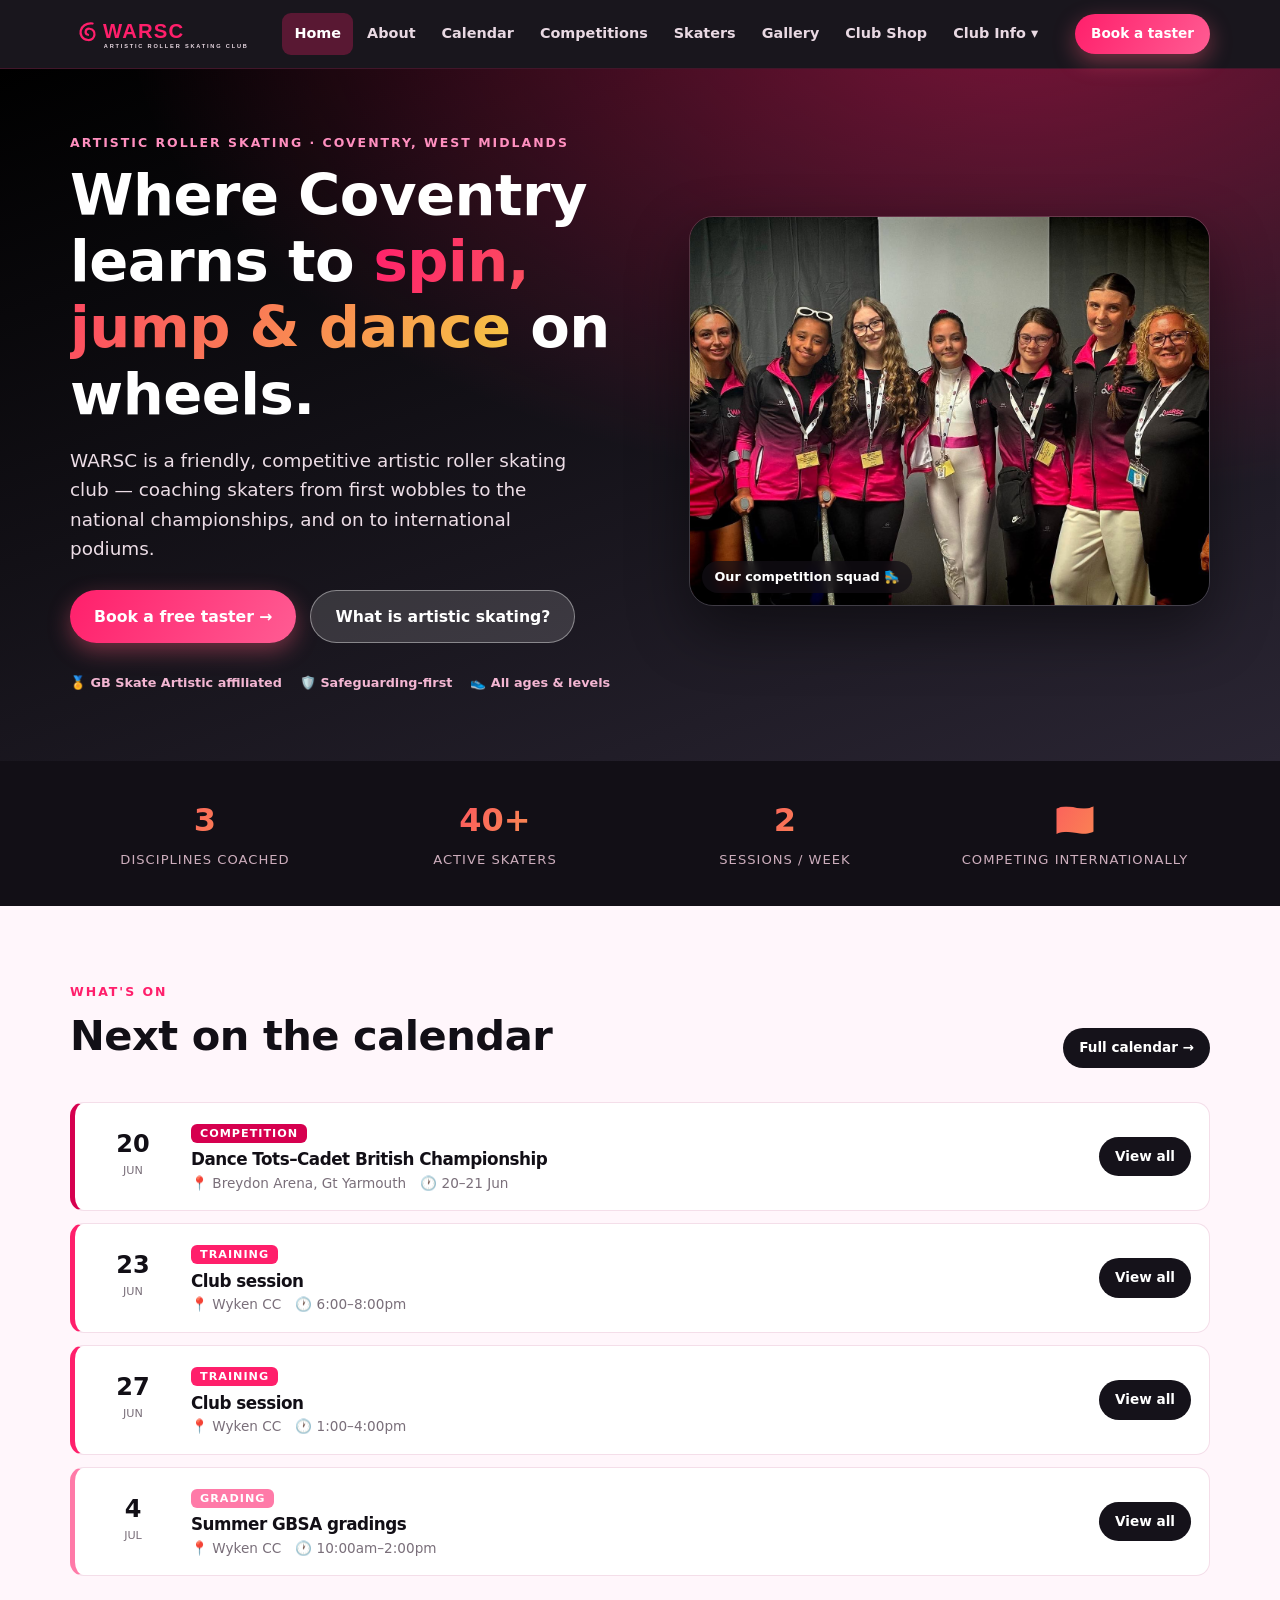
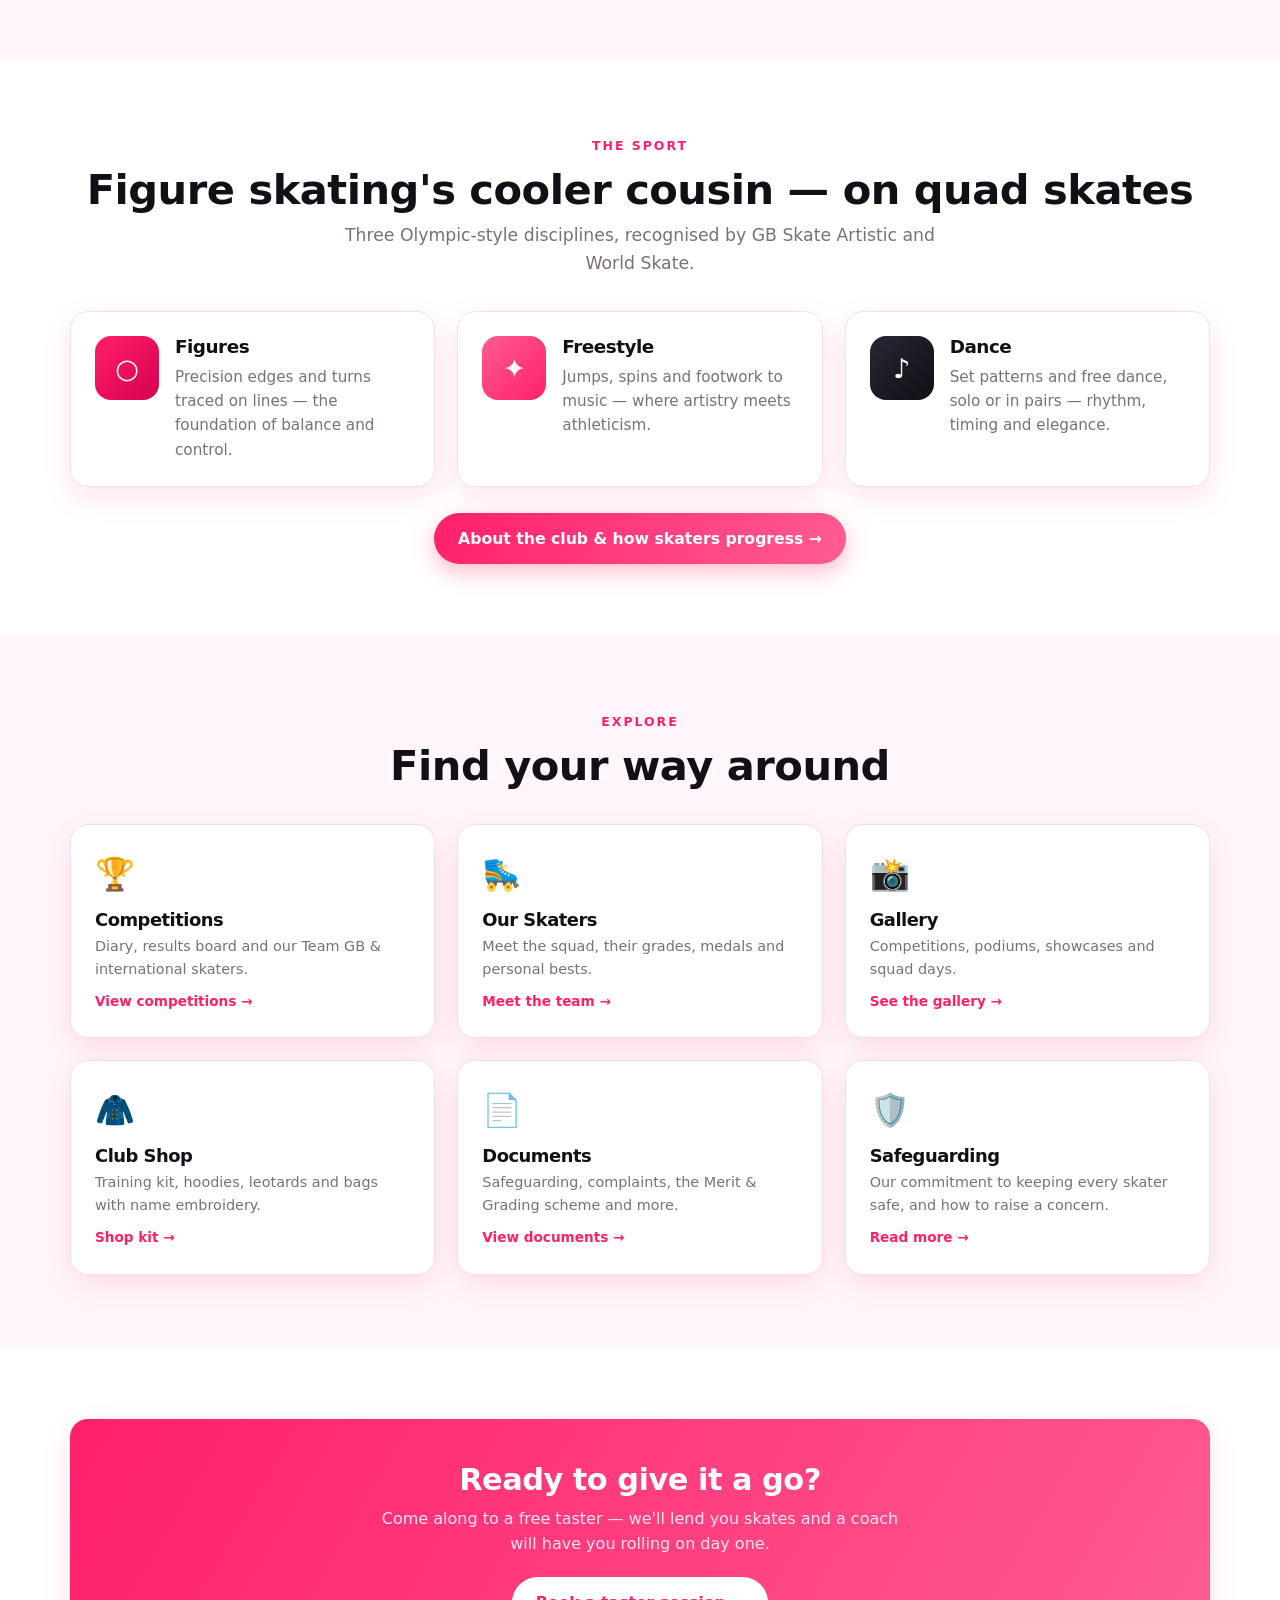
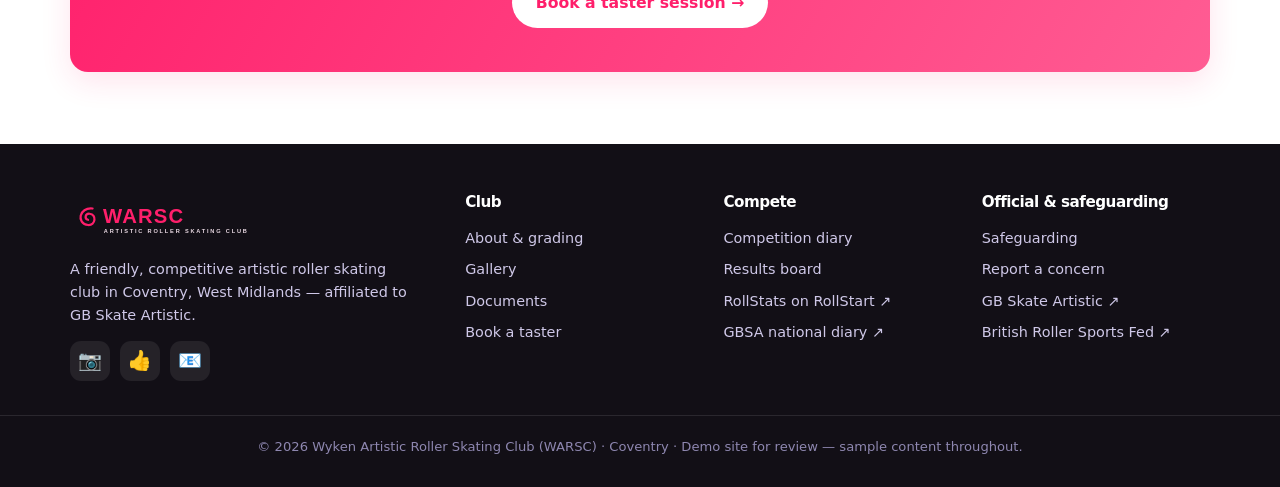
==== index.html @ 0d89c122 "WARSC website — multi-page site (pink/black, logo, gallery, comps, docs) Co-Authored-By: Claude Opus" ====
<!DOCTYPE html>
<html lang="en-GB">
<head>
<meta charset="UTF-8">
<meta name="viewport" content="width=device-width, initial-scale=1.0">
<title>Wyken Artistic Roller Skating Club (WARSC) — Coventry</title>
<meta name="description" content="WARSC — Wyken Artistic Roller Skating Club, Coventry. Competitive artistic roller skating: figures, freestyle and dance. Book a taster, follow our skaters and shop club kit.">
<link rel="stylesheet" href="styles.css">
</head>
<body data-page="home">
<div id="site-header"></div>

<!-- HERO -->
<section class="hero">
  <div class="wrap">
    <div>
      <span class="eyebrow" style="color:var(--teal)">Artistic Roller Skating · Coventry, West Midlands</span>
      <h1>Where Coventry learns to <span class="hl">spin, jump &amp; dance</span> on wheels.</h1>
      <p>WARSC is a friendly, competitive artistic roller skating club — coaching skaters from first wobbles to the national championships, and on to international podiums.</p>
      <div class="hero-actions">
        <a href="join.html" class="btn btn-primary">Book a free taster →</a>
        <a href="about.html" class="btn btn-ghost">What is artistic skating?</a>
      </div>
      <div class="badges">
        <span>🏅 GB Skate Artistic affiliated</span>
        <span>🛡️ Safeguarding-first</span>
        <span>👟 All ages &amp; levels</span>
      </div>
    </div>
    <div class="hero-photo" id="clubPhoto">
      <img src="images/club-team.jpg" alt="WARSC competition squad in club kit" onerror="this.closest('.hero-photo').classList.add('noimg');this.remove();">
      <span class="hp-caption">Our competition squad 🛼</span>
      <div class="hp-fallback"><span>🛼</span><b>Add the squad photo here</b><small>Save it as <code>images/club-team.jpg</code></small></div>
    </div>
  </div>
</section>

<!-- STATS -->
<section class="stats">
  <div class="wrap">
    <div><b>3</b><span>Disciplines coached</span></div>
    <div><b>40+</b><span>Active skaters</span></div>
    <div><b>2</b><span>Sessions / week</span></div>
    <div><b>🇭🇷</b><span>Competing internationally</span></div>
  </div>
</section>

<!-- NEXT ON CALENDAR -->
<section class="section">
  <div class="wrap">
    <div class="sec-head" style="display:flex;justify-content:space-between;align-items:end;flex-wrap:wrap;gap:12px">
      <div><span class="eyebrow">What's On</span><h2>Next on the calendar</h2></div>
      <a href="calendar.html" class="btn btn-dark btn-sm">Full calendar →</a>
    </div>
    <div id="home-events"></div>
  </div>
</section>

<!-- WHAT IS IT -->
<section class="section alt">
  <div class="wrap">
    <div class="sec-head center">
      <span class="eyebrow">The Sport</span>
      <h2>Figure skating's cooler cousin — on quad skates</h2>
      <p class="lead">Three Olympic-style disciplines, recognised by GB Skate Artistic and World Skate.</p>
    </div>
    <div class="grid cols-3">
      <div class="card"><div class="disc"><div class="tag t-fig">○</div><div><h3>Figures</h3><p>Precision edges and turns traced on lines — the foundation of balance and control.</p></div></div></div>
      <div class="card"><div class="disc"><div class="tag t-free">✦</div><div><h3>Freestyle</h3><p>Jumps, spins and footwork to music — where artistry meets athleticism.</p></div></div></div>
      <div class="card"><div class="disc"><div class="tag t-dance">♪</div><div><h3>Dance</h3><p>Set patterns and free dance, solo or in pairs — rhythm, timing and elegance.</p></div></div></div>
    </div>
    <div class="center" style="margin-top:26px"><a href="about.html" class="btn btn-primary">About the club &amp; how skaters progress →</a></div>
  </div>
</section>

<!-- QUICK LINKS -->
<section class="section">
  <div class="wrap">
    <div class="sec-head center"><span class="eyebrow">Explore</span><h2>Find your way around</h2></div>
    <div class="grid cols-3">
      <a class="tile" href="competitions.html"><div class="ti">🏆</div><h3>Competitions</h3><p>Diary, results board and our Team GB &amp; international skaters.</p><span class="go">View competitions →</span></a>
      <a class="tile" href="skaters.html"><div class="ti">🛼</div><h3>Our Skaters</h3><p>Meet the squad, their grades, medals and personal bests.</p><span class="go">Meet the team →</span></a>
      <a class="tile" href="gallery.html"><div class="ti">📸</div><h3>Gallery</h3><p>Competitions, podiums, showcases and squad days.</p><span class="go">See the gallery →</span></a>
      <a class="tile" href="shop.html"><div class="ti">🧥</div><h3>Club Shop</h3><p>Training kit, hoodies, leotards and bags with name embroidery.</p><span class="go">Shop kit →</span></a>
      <a class="tile" href="documents.html"><div class="ti">📄</div><h3>Documents</h3><p>Safeguarding, complaints, the Merit &amp; Grading scheme and more.</p><span class="go">View documents →</span></a>
      <a class="tile" href="safeguarding.html"><div class="ti">🛡️</div><h3>Safeguarding</h3><p>Our commitment to keeping every skater safe, and how to raise a concern.</p><span class="go">Read more →</span></a>
    </div>
  </div>
</section>

<!-- CTA -->
<section class="section alt">
  <div class="wrap">
    <div class="cta-band">
      <h2>Ready to give it a go?</h2>
      <p>Come along to a free taster — we'll lend you skates and a coach will have you rolling on day one.</p>
      <a href="join.html" class="btn btn-light">Book a taster session →</a>
    </div>
  </div>
</section>

<div id="site-footer"></div>
<script src="app.js"></script>
</body>
</html>
---- styles.css ----
:root{
  /* Wyken palette — pink & black */
  --indigo:#15121a; --indigo-2:#2a2533; --coral:#ff1f6b; --coral-2:#ff5c93;
  --teal:#ff8fbf; --gold:#f6c544; --ink:#120f16; --muted:#7a6f7a;
  --bg:#fff6fb; --card:#ffffff; --line:#f4dee9; --shadow:0 10px 30px rgba(255,31,107,.12);
  --radius:18px; --maxw:1180px;
}
*{box-sizing:border-box;margin:0;padding:0}
html{scroll-behavior:smooth}
body{font-family:'Segoe UI',system-ui,-apple-system,Roboto,Helvetica,Arial,sans-serif;color:var(--ink);background:var(--bg);line-height:1.6;-webkit-font-smoothing:antialiased}
h1,h2,h3,h4{line-height:1.15;font-weight:800;letter-spacing:-.5px}
a{color:inherit;text-decoration:none}
img{max-width:100%;display:block}
.wrap{max-width:var(--maxw);margin:0 auto;padding:0 20px}
.section{padding:72px 0}
.section.tight{padding:48px 0}
.eyebrow{display:inline-block;font-size:.78rem;font-weight:800;letter-spacing:2px;text-transform:uppercase;color:var(--coral);margin-bottom:10px}
.section h2{font-size:clamp(1.7rem,3.4vw,2.6rem);margin-bottom:8px}
.lead{color:var(--muted);font-size:1.08rem;max-width:640px}
.btn{display:inline-flex;align-items:center;gap:8px;font-weight:700;padding:13px 24px;border-radius:999px;border:0;cursor:pointer;font-size:.98rem;transition:transform .15s,box-shadow .15s}
.btn:hover{transform:translateY(-2px)}
.btn-primary{background:linear-gradient(120deg,var(--coral),var(--coral-2));color:#fff;box-shadow:0 8px 22px rgba(255,90,122,.4)}
.btn-ghost{background:rgba(255,255,255,.14);color:#fff;border:1.5px solid rgba(255,255,255,.4)}
.btn-dark{background:var(--indigo);color:#fff}
.btn-light{background:#fff;color:var(--coral)}
.btn-sm{padding:9px 16px;font-size:.85rem}

/* NAV */
header.nav{position:sticky;top:0;z-index:100;background:rgba(18,15,22,.97);backdrop-filter:blur(8px);border-bottom:1px solid rgba(255,31,107,.18)}
.nav .wrap{display:flex;align-items:center;justify-content:space-between;height:68px}
.logo{display:flex;align-items:center;gap:11px;color:#fff;font-weight:900;font-size:1.05rem;letter-spacing:-.5px}
.logo-img{height:42px;width:auto;display:block}
.logo .mark{width:38px;height:38px;border-radius:11px;background:linear-gradient(135deg,var(--coral),var(--teal));display:grid;place-items:center;font-size:1.2rem}
.logo small{display:block;font-size:.62rem;font-weight:600;letter-spacing:2px;color:var(--coral);text-transform:uppercase}
nav ul{display:flex;gap:2px;list-style:none;align-items:center}
nav a{color:#e9d9e3;font-weight:600;font-size:.9rem;padding:9px 12px;border-radius:9px;transition:.2s;display:block}
nav a:hover{color:#fff;background:rgba(255,255,255,.1)}
nav a.active{color:#fff;background:rgba(255,31,107,.28)}
.has-drop{position:relative}
.drop-toggle{cursor:pointer}
.drop{position:absolute;top:100%;left:0;background:var(--indigo);border:1px solid rgba(255,255,255,.1);border-radius:12px;padding:8px;min-width:190px;display:none;box-shadow:0 14px 34px rgba(0,0,0,.4)}
.has-drop:hover .drop,.has-drop.open .drop{display:block}
.drop a{white-space:nowrap}
.nav-cta{display:flex;align-items:center;gap:12px}
.burger{display:none;background:none;border:0;color:#fff;font-size:1.6rem;cursor:pointer}
@media(max-width:980px){
  nav{position:fixed;inset:68px 0 auto 0;background:var(--indigo);transform:translateY(-150%);transition:.3s;padding:14px 0;max-height:calc(100vh - 68px);overflow:auto}
  nav.open{transform:translateY(0)}
  nav ul{flex-direction:column;align-items:stretch;padding:0 20px;gap:2px}
  nav a{padding:13px 14px}
  .burger{display:block}
  .nav-cta .btn{display:none}
  .has-drop .drop{position:static;display:block;background:transparent;border:0;box-shadow:none;padding:0 0 0 14px;min-width:0}
  .drop-toggle{display:none}
}

/* HERO (home) */
.hero{position:relative;background:radial-gradient(900px 500px at 80% -10%,rgba(255,31,107,.45),transparent),linear-gradient(160deg,#000,var(--indigo-2));color:#fff;overflow:hidden}
.hero .wrap{display:grid;grid-template-columns:1.05fr .95fr;gap:44px;align-items:center;padding-top:60px;padding-bottom:68px;position:relative;z-index:2}
.hero h1{font-size:clamp(2.2rem,5vw,3.6rem);margin-bottom:18px}
.hero h1 .hl{background:linear-gradient(120deg,var(--coral),var(--gold));-webkit-background-clip:text;background-clip:text;-webkit-text-fill-color:transparent}
.hero p{color:#ecdde6;font-size:1.15rem;max-width:520px;margin-bottom:26px}
.hero-actions{display:flex;gap:14px;flex-wrap:wrap}
.badges{display:flex;gap:18px;margin-top:30px;flex-wrap:wrap}
.badges span{font-size:.8rem;color:#f3b6d2;display:flex;align-items:center;gap:7px;font-weight:600}
/* hero photo */
.hero-photo{position:relative;border-radius:24px;overflow:hidden;aspect-ratio:4/3;box-shadow:0 24px 60px rgba(0,0,0,.45);border:1px solid rgba(255,255,255,.15)}
.hero-photo img{width:100%;height:100%;object-fit:cover}
.hero-photo.noimg{background:linear-gradient(135deg,var(--coral),#120f16)}
.hp-caption{position:absolute;left:12px;bottom:12px;z-index:2;background:rgba(18,15,22,.72);color:#fff;font-size:.8rem;font-weight:700;padding:6px 12px;border-radius:999px;backdrop-filter:blur(4px)}
.hero-photo.noimg .hp-caption{display:none}
.hp-fallback{display:none}
.hero-photo.noimg .hp-fallback{display:flex;flex-direction:column;align-items:center;justify-content:center;height:100%;gap:8px;color:#fff;text-align:center;padding:24px}
.hp-fallback span{font-size:3.6rem}
.hp-fallback b{font-size:1.15rem}
.hp-fallback small{font-size:.8rem;color:#ffd0e2}
@media(max-width:900px){.hero .wrap{grid-template-columns:1fr}.hero-photo{order:-1}}

/* page hero (inner pages) */
.page-hero{position:relative;background:radial-gradient(700px 320px at 82% -30%,rgba(255,31,107,.42),transparent),linear-gradient(160deg,#000,var(--indigo-2));color:#fff;padding:52px 0;overflow:hidden}
.page-hero .eyebrow{color:var(--teal)}
.page-hero h1{font-size:clamp(1.8rem,4vw,2.7rem)}
.page-hero p{color:#ecdde6;max-width:640px;margin-top:8px;font-size:1.05rem}

/* next-event widget (dark card) */
.hero-card{background:rgba(255,255,255,.07);border:1px solid rgba(255,255,255,.16);border-radius:24px;padding:24px;backdrop-filter:blur(6px)}
.hero-card h3{font-size:.85rem;text-transform:uppercase;letter-spacing:2px;color:var(--teal);margin-bottom:14px}
.next-event{display:flex;gap:13px;padding:12px 0;border-bottom:1px solid rgba(255,255,255,.1)}
.next-event:last-child{border:0}
.ne-date{flex:0 0 52px;text-align:center;background:rgba(255,255,255,.1);border-radius:11px;padding:7px 0}
.ne-date b{display:block;font-size:1.3rem;line-height:1}
.ne-date span{font-size:.66rem;text-transform:uppercase;color:var(--teal)}
.ne-info b{font-size:.96rem}
.ne-info span{font-size:.8rem;color:#c3bce0;display:block}

/* STATS strip */
.stats{background:var(--ink);color:#fff}
.stats .wrap{display:grid;grid-template-columns:repeat(4,1fr);gap:20px;padding:34px 20px;text-align:center}
.stats b{display:block;font-size:2rem;background:linear-gradient(120deg,var(--coral),var(--gold));-webkit-background-clip:text;background-clip:text;-webkit-text-fill-color:transparent}
.stats span{font-size:.82rem;color:#cdaebd;text-transform:uppercase;letter-spacing:1px}
@media(max-width:620px){.stats .wrap{grid-template-columns:1fr 1fr;gap:24px}}

/* generic cards */
.grid{display:grid;gap:22px}
.cols-3{grid-template-columns:repeat(3,1fr)}
.cols-4{grid-template-columns:repeat(4,1fr)}
.cols-2{grid-template-columns:repeat(2,1fr)}
@media(max-width:920px){.cols-3,.cols-4{grid-template-columns:1fr 1fr}}
@media(max-width:620px){.cols-2,.cols-3,.cols-4{grid-template-columns:1fr}}
.card{background:var(--card);border:1px solid var(--line);border-radius:var(--radius);padding:24px;box-shadow:var(--shadow)}
.card .ico{width:52px;height:52px;border-radius:14px;display:grid;place-items:center;font-size:1.5rem;margin-bottom:14px;background:linear-gradient(135deg,var(--indigo),var(--indigo-2));color:#fff}
.card h3{font-size:1.15rem;margin-bottom:7px}
.card p{color:var(--muted);font-size:.95rem}
.alt{background:#fff}
.center{text-align:center}
.center .lead{margin:0 auto}
.sec-head{margin-bottom:34px}

/* home tiles */
.tile{display:block;background:#fff;border:1px solid var(--line);border-radius:var(--radius);padding:24px;box-shadow:var(--shadow);transition:transform .15s,border-color .15s}
.tile:hover{transform:translateY(-4px);border-color:var(--coral)}
.tile .ti{font-size:2rem;margin-bottom:10px}
.tile h3{font-size:1.12rem;margin-bottom:4px}
.tile p{color:var(--muted);font-size:.9rem}
.tile .go{color:var(--coral);font-weight:700;font-size:.85rem;margin-top:10px;display:inline-block}
.cta-band{background:linear-gradient(120deg,var(--coral),var(--coral-2));color:#fff;border-radius:var(--radius);padding:44px;text-align:center;box-shadow:var(--shadow)}
.cta-band h2{font-size:1.9rem;color:#fff}
.cta-band p{color:#ffe3ef;margin:8px auto 20px;max-width:520px}

/* disciplines */
.disc{display:flex;gap:16px;align-items:flex-start}
.disc .tag{flex:0 0 64px;height:64px;border-radius:16px;display:grid;place-items:center;font-size:1.7rem;color:#fff}
.t-fig{background:linear-gradient(135deg,#ff1f6b,#d6004f)}
.t-free{background:linear-gradient(135deg,#ff5c93,#ff1f6b)}
.t-dance{background:linear-gradient(135deg,#2a2533,#120f16)}

/* CALENDAR */
.cal-filters{display:flex;gap:8px;flex-wrap:wrap;margin-bottom:22px}
.chip{border:1.5px solid var(--line);background:#fff;border-radius:999px;padding:8px 16px;font-weight:600;font-size:.85rem;cursor:pointer;transition:.2s;display:flex;align-items:center;gap:7px}
.chip.active{border-color:var(--indigo);background:var(--indigo);color:#fff}
.chip .dot{width:9px;height:9px;border-radius:50%}
.event-row{display:grid;grid-template-columns:80px 1fr auto;gap:18px;align-items:center;background:#fff;border:1px solid var(--line);border-left-width:5px;border-radius:14px;padding:16px 18px;margin-bottom:12px}
.event-row .edate{text-align:center}
.event-row .edate b{display:block;font-size:1.5rem;line-height:1}
.event-row .edate span{font-size:.7rem;text-transform:uppercase;color:var(--muted)}
.event-row h4{font-size:1.05rem}
.event-row .meta{font-size:.85rem;color:var(--muted);display:flex;gap:14px;flex-wrap:wrap;margin-top:3px}
.etype{font-size:.7rem;font-weight:800;text-transform:uppercase;letter-spacing:1px;padding:3px 9px;border-radius:6px;color:#fff}
@media(max-width:620px){.event-row{grid-template-columns:64px 1fr;gap:12px}.event-row .btn{grid-column:1/-1}}

/* COMP / results */
.tabs{display:flex;gap:6px;background:#ffe3ef;padding:6px;border-radius:14px;width:fit-content;margin:0 auto 30px;flex-wrap:wrap}
.tab{padding:10px 20px;border-radius:10px;font-weight:700;cursor:pointer;font-size:.9rem;color:var(--muted)}
.tab.active{background:#fff;color:var(--indigo);box-shadow:0 4px 12px rgba(45,27,105,.1)}
.tabpane{display:none}
.tabpane.active{display:block;animation:fade .3s}
@keyframes fade{from{opacity:0;transform:translateY(8px)}to{opacity:1}}
.toolbar{display:flex;gap:12px;flex-wrap:wrap;margin-bottom:18px}
.toolbar input,.toolbar select{padding:11px 14px;border:1.5px solid var(--line);border-radius:11px;font-size:.92rem;font-family:inherit;background:#fff}
.toolbar input{flex:1;min-width:200px}
table{width:100%;border-collapse:collapse;background:#fff;border-radius:var(--radius);overflow:hidden;box-shadow:var(--shadow)}
th{background:var(--indigo);color:#fff;text-align:left;padding:13px 16px;font-size:.78rem;text-transform:uppercase;letter-spacing:1px}
td{padding:13px 16px;border-bottom:1px solid var(--line);font-size:.92rem}
tr:last-child td{border-bottom:0}
tr:hover td{background:#fff6fb}
.medal{font-weight:800}
.m-1{color:#d4a014}.m-2{color:#8a93a3}.m-3{color:#b5763c}
.pill-gb{background:linear-gradient(120deg,#1d3aff,#c61d3a);color:#fff;font-size:.66rem;font-weight:800;padding:2px 8px;border-radius:6px;letter-spacing:.5px;vertical-align:middle;margin-left:6px}
.pill-intl{background:linear-gradient(120deg,var(--coral),var(--coral-2));color:#fff;font-size:.62rem;font-weight:800;padding:2px 8px;border-radius:6px;letter-spacing:.5px;vertical-align:middle;margin-left:6px}

/* rollstats */
.rollstats-bar{display:flex;gap:18px;align-items:center;justify-content:space-between;background:var(--ink);color:#fff;border-radius:var(--radius);padding:20px 24px;margin-bottom:26px;flex-wrap:wrap}
.rollstats-bar b{display:block;font-size:1.05rem;margin-bottom:4px}
.rollstats-bar span{font-size:.88rem;color:#e0b9cd;max-width:640px;display:block}
.rollstats-bar strong{color:var(--coral)}
.statcard{background:#fff;border:1px solid var(--line);border-radius:var(--radius);padding:22px;box-shadow:var(--shadow)}
.statcard .sc-head{display:flex;justify-content:space-between;align-items:center;margin-bottom:14px}
.statcard h4{font-size:1.1rem}
.statcard .mini{display:flex;gap:16px;margin-bottom:16px}
.statcard .mini div b{display:block;font-size:1.3rem;color:var(--coral)}
.statcard .mini div span{font-size:.7rem;color:var(--muted);text-transform:uppercase;letter-spacing:.5px}
.spark{display:flex;align-items:flex-end;gap:6px;height:74px;border-bottom:2px solid var(--line);padding-bottom:0}
.spark .bar{flex:1;background:linear-gradient(180deg,var(--coral),var(--coral-2));border-radius:5px 5px 0 0;position:relative;min-height:6px;transition:.3s}
.spark .bar span{position:absolute;top:-18px;left:50%;transform:translateX(-50%);font-size:.66rem;font-weight:700;color:var(--ink)}
.spark .bar small{position:absolute;bottom:-20px;left:50%;transform:translateX(-50%);font-size:.6rem;color:var(--muted);white-space:nowrap}
.spark-wrap{padding:18px 4px 26px}

/* skater cards */
.skater{background:#fff;border:1px solid var(--line);border-radius:var(--radius);overflow:hidden;box-shadow:var(--shadow)}
.skater .top{height:110px;background:linear-gradient(135deg,var(--indigo),var(--indigo-2));position:relative}
.skater .top.gb{background:linear-gradient(135deg,#1d3aff,#c61d3a)}
.skater .avatar{position:absolute;bottom:-34px;left:24px;width:72px;height:72px;border-radius:50%;border:4px solid #fff;background:linear-gradient(135deg,var(--coral),var(--gold));display:grid;place-items:center;font-size:1.6rem;font-weight:900;color:#fff;overflow:hidden}
.skater .avatar img{width:100%;height:100%;object-fit:cover}
.skater .body{padding:44px 24px 22px}
.skater h3{font-size:1.2rem}
.skater .role{color:var(--muted);font-size:.86rem;margin-bottom:14px}
.skater .pbs{display:flex;gap:18px;border-top:1px solid var(--line);padding-top:14px;margin-top:14px}
.skater .pbs div b{display:block;font-size:1.25rem;color:var(--indigo)}
.skater .pbs div span{font-size:.72rem;color:var(--muted);text-transform:uppercase}
.disc-tags{display:flex;gap:6px;flex-wrap:wrap}
.disc-tags span{font-size:.72rem;font-weight:700;padding:4px 10px;border-radius:7px;background:#ffe3ef;color:var(--indigo)}

/* honours */
.honour{display:flex;gap:14px;align-items:center;background:#fff;border:1px solid var(--line);border-radius:14px;padding:15px 18px}
.honour .yr{font-size:1.5rem}
.honour b{font-size:.98rem}
.honour span{display:block;font-size:.84rem;color:var(--muted)}

/* SHOP */
.product{background:#fff;border:1px solid var(--line);border-radius:var(--radius);overflow:hidden;box-shadow:var(--shadow);display:flex;flex-direction:column}
.product .pic{height:160px;display:grid;place-items:center;font-size:3.4rem;background:linear-gradient(135deg,#ffe3ef,#ffd0e2)}
.product .pbody{padding:18px;flex:1;display:flex;flex-direction:column}
.product h4{font-size:1.05rem}
.product .price{font-weight:800;color:var(--coral);font-size:1.2rem;margin:6px 0}
.product p{font-size:.85rem;color:var(--muted);flex:1}
.product select,.product .add{width:100%;margin-top:10px;padding:10px;border-radius:10px;border:1.5px solid var(--line);font-family:inherit}
.product .add{background:var(--indigo);color:#fff;border:0;font-weight:700;cursor:pointer}
.shop-banner{background:linear-gradient(120deg,var(--coral),var(--coral-2));color:#fff;border-radius:14px;padding:14px 20px;font-weight:600;margin-bottom:26px;display:flex;align-items:center;gap:10px}
#cart{position:fixed;right:18px;bottom:18px;z-index:90;background:var(--coral);color:#fff;border:0;border-radius:999px;padding:14px 22px;font-weight:800;cursor:pointer;box-shadow:0 10px 26px rgba(255,90,122,.5);display:none}

/* forms */
.form-card{background:#fff;border:1px solid var(--line);border-radius:var(--radius);padding:30px;box-shadow:var(--shadow)}
.field{margin-bottom:16px}
.field label{display:block;font-weight:700;font-size:.85rem;margin-bottom:6px}
.field input,.field select,.field textarea{width:100%;padding:12px 14px;border:1.5px solid var(--line);border-radius:11px;font-family:inherit;font-size:.95rem}
.field.check{display:flex;gap:10px;align-items:flex-start}
.field.check input{width:auto;margin-top:4px}
.field.check label{font-weight:500;font-size:.88rem}
.row2{display:grid;grid-template-columns:1fr 1fr;gap:16px}
@media(max-width:620px){.row2{grid-template-columns:1fr}}

/* grading */
.path{display:grid;grid-template-columns:repeat(4,1fr);gap:16px;position:relative}
.path-step{background:#fff;border:1px solid var(--line);border-radius:var(--radius);padding:22px;box-shadow:var(--shadow);position:relative}
.path-step .ps-num{display:grid;place-items:center;width:38px;height:38px;border-radius:50%;background:linear-gradient(135deg,var(--coral),var(--coral-2));color:#fff;font-weight:800;margin-bottom:12px}
.path-step b{display:block;font-size:1.02rem;margin-bottom:5px}
.path-step span{font-size:.86rem;color:var(--muted)}
.path-step:not(:last-child)::after{content:"→";position:absolute;right:-13px;top:34px;color:var(--coral);font-weight:800;font-size:1.3rem;z-index:2}
@media(max-width:920px){.path{grid-template-columns:1fr 1fr}.path-step:not(:last-child)::after{display:none}}
@media(max-width:620px){.path{grid-template-columns:1fr}}
.grade-grid{display:grid;grid-template-columns:repeat(3,1fr);gap:12px}
@media(max-width:760px){.grade-grid{grid-template-columns:1fr 1fr}}
@media(max-width:480px){.grade-grid{grid-template-columns:1fr}}
.grade{display:flex;gap:14px;align-items:center;background:#fff;border:1px solid var(--line);border-left:5px solid var(--coral);border-radius:12px;padding:14px 16px}
.grade .gnum{flex:0 0 38px;height:38px;border-radius:10px;background:var(--ink);color:#fff;display:grid;place-items:center;font-weight:800}
.grade b{display:block;font-size:.92rem}
.grade span{font-size:.8rem;color:var(--muted)}

/* gallery */
.gallery-grid{display:grid;grid-template-columns:repeat(4,1fr);gap:14px}
@media(max-width:920px){.gallery-grid{grid-template-columns:repeat(3,1fr)}}
@media(max-width:620px){.gallery-grid{grid-template-columns:repeat(2,1fr)}}
.gtile{position:relative;border-radius:14px;overflow:hidden;cursor:pointer;aspect-ratio:1/1;border:0;padding:0;display:block;color:#fff;box-shadow:var(--shadow)}
.gtile.tall{aspect-ratio:1/1.4}
.gtile .ph{position:absolute;inset:0;display:grid;place-items:center;font-size:2.6rem;transition:transform .35s}
.gtile:hover .ph{transform:scale(1.08)}
.gtile .cap{position:absolute;left:0;right:0;bottom:0;padding:24px 12px 10px;background:linear-gradient(transparent,rgba(10,8,12,.85));text-align:left;font-size:.8rem;font-weight:700;line-height:1.25}
.gtile .tagk{position:absolute;top:8px;left:8px;font-size:.6rem;font-weight:800;text-transform:uppercase;letter-spacing:.5px;background:rgba(255,31,107,.9);padding:3px 8px;border-radius:6px}
.lightbox{position:fixed;inset:0;background:rgba(10,8,12,.92);z-index:210;display:none;align-items:center;justify-content:center;flex-direction:column;padding:30px}
.lightbox.open{display:flex}
.lightbox .lb-img{width:min(86vw,620px);height:min(70vh,620px);border-radius:18px;display:grid;place-items:center;font-size:6rem;color:#fff}
.lightbox .lb-cap{color:#fff;margin-top:18px;font-weight:600;text-align:center;max-width:560px}
.lightbox .lb-close{position:absolute;top:20px;right:26px;font-size:2rem;color:#fff;background:none;border:0;cursor:pointer}
.lightbox .lb-nav{position:absolute;top:50%;transform:translateY(-50%);font-size:2.4rem;color:#fff;background:rgba(255,255,255,.12);border:0;width:54px;height:54px;border-radius:50%;cursor:pointer}
.lightbox .lb-prev{left:24px}.lightbox .lb-next{right:24px}

/* governance / official links */
.safeguard-box{display:flex;gap:20px;align-items:flex-start;background:linear-gradient(120deg,var(--ink),var(--indigo-2));color:#fff;border-radius:var(--radius);padding:26px 28px;box-shadow:var(--shadow);border:1px solid rgba(255,31,107,.3)}
.safeguard-box .sg-icon{font-size:2.4rem;flex:0 0 auto}
.safeguard-box h3{font-size:1.2rem;margin-bottom:8px}
.safeguard-box p{color:#e6c6d5;font-size:.92rem;margin-bottom:16px;max-width:660px}
.sg-actions{display:flex;gap:12px;flex-wrap:wrap}
.link-card{background:#fff;border:1px solid var(--line);border-radius:14px;padding:18px;box-shadow:var(--shadow);display:block;transition:transform .15s,border-color .15s}
.link-card:hover{transform:translateY(-3px);border-color:var(--coral)}
.link-card .lc-ico{font-size:1.7rem;display:block;margin-bottom:8px}
.link-card b{display:block;font-size:1rem;margin-bottom:2px}
.link-card span{font-size:.82rem;color:var(--muted)}

/* documents */
.doc-card{display:flex;align-items:center;gap:14px;background:#fff;border:1px solid var(--line);border-radius:14px;padding:16px 18px;box-shadow:var(--shadow);transition:transform .15s,border-color .15s}
.doc-card:hover{transform:translateY(-3px);border-color:var(--coral)}
.doc-card.placeholder{border-style:dashed;background:#fffafd}
.doc-card .dc-ico{font-size:1.7rem;flex:0 0 auto}
.doc-card .dc-body{flex:1;min-width:0}
.doc-card .dc-body b{display:block;font-size:.95rem}
.doc-card .dc-body span{font-size:.8rem;color:var(--muted)}
.doc-card .dc-tag{flex:0 0 auto;font-size:.64rem;font-weight:800;text-transform:uppercase;letter-spacing:.5px;padding:4px 9px;border-radius:999px;background:#ffe3ef;color:var(--muted)}
.doc-card .dc-tag.ready{background:var(--coral);color:#fff}

/* contact */
.info-list{list-style:none}
.info-list li{display:flex;gap:12px;padding:10px 0;border-bottom:1px solid var(--line)}
.info-list li:last-child{border:0}
.info-list .ii{font-size:1.3rem}
.map{height:280px;border-radius:var(--radius);overflow:hidden;border:1px solid var(--line);background:linear-gradient(135deg,var(--ink),var(--indigo-2));display:flex;flex-direction:column;align-items:center;justify-content:center;text-align:center;color:#fff;gap:10px;transition:transform .15s}
.map:hover{transform:translateY(-3px)}
.map .map-pin{font-size:3rem}
.map .map-label b{display:block;font-size:1.05rem}
.map .map-label span{font-size:.85rem;color:#e6c6d5;display:block;padding:0 16px}

/* footer */
footer{background:var(--ink);color:#cfc8e8;padding:50px 0 30px}
footer .wrap{display:grid;grid-template-columns:1.6fr 1fr 1fr 1fr;gap:30px}
footer h4{color:#fff;margin-bottom:12px;font-size:.95rem}
footer a{display:block;color:#cfc8e8;font-size:.9rem;padding:4px 0}
footer a:hover{color:var(--coral)}
.social{display:flex;gap:10px;margin-top:14px}
.social a{width:40px;height:40px;border-radius:11px;background:rgba(255,255,255,.08);display:grid;place-items:center;font-size:1.2rem}
.copy{border-top:1px solid rgba(255,255,255,.1);margin-top:34px;padding-top:20px;text-align:center;font-size:.82rem;color:#8e87b0}
@media(max-width:760px){footer .wrap{grid-template-columns:1fr 1fr}}

/* modal */
.modal{position:fixed;inset:0;background:rgba(18,15,22,.6);z-index:200;display:none;align-items:center;justify-content:center;padding:20px}
.modal.open{display:flex}
.modal-box{background:#fff;border-radius:20px;padding:28px;max-width:440px;width:100%;animation:fade .3s}
.modal-box h3{margin-bottom:8px}
.modal-box .x{float:right;cursor:pointer;font-size:1.4rem;color:var(--muted);background:none;border:0}
.note{font-size:.78rem;color:var(--muted);margin-top:14px;background:#ffe3ef;padding:10px 12px;border-radius:9px}
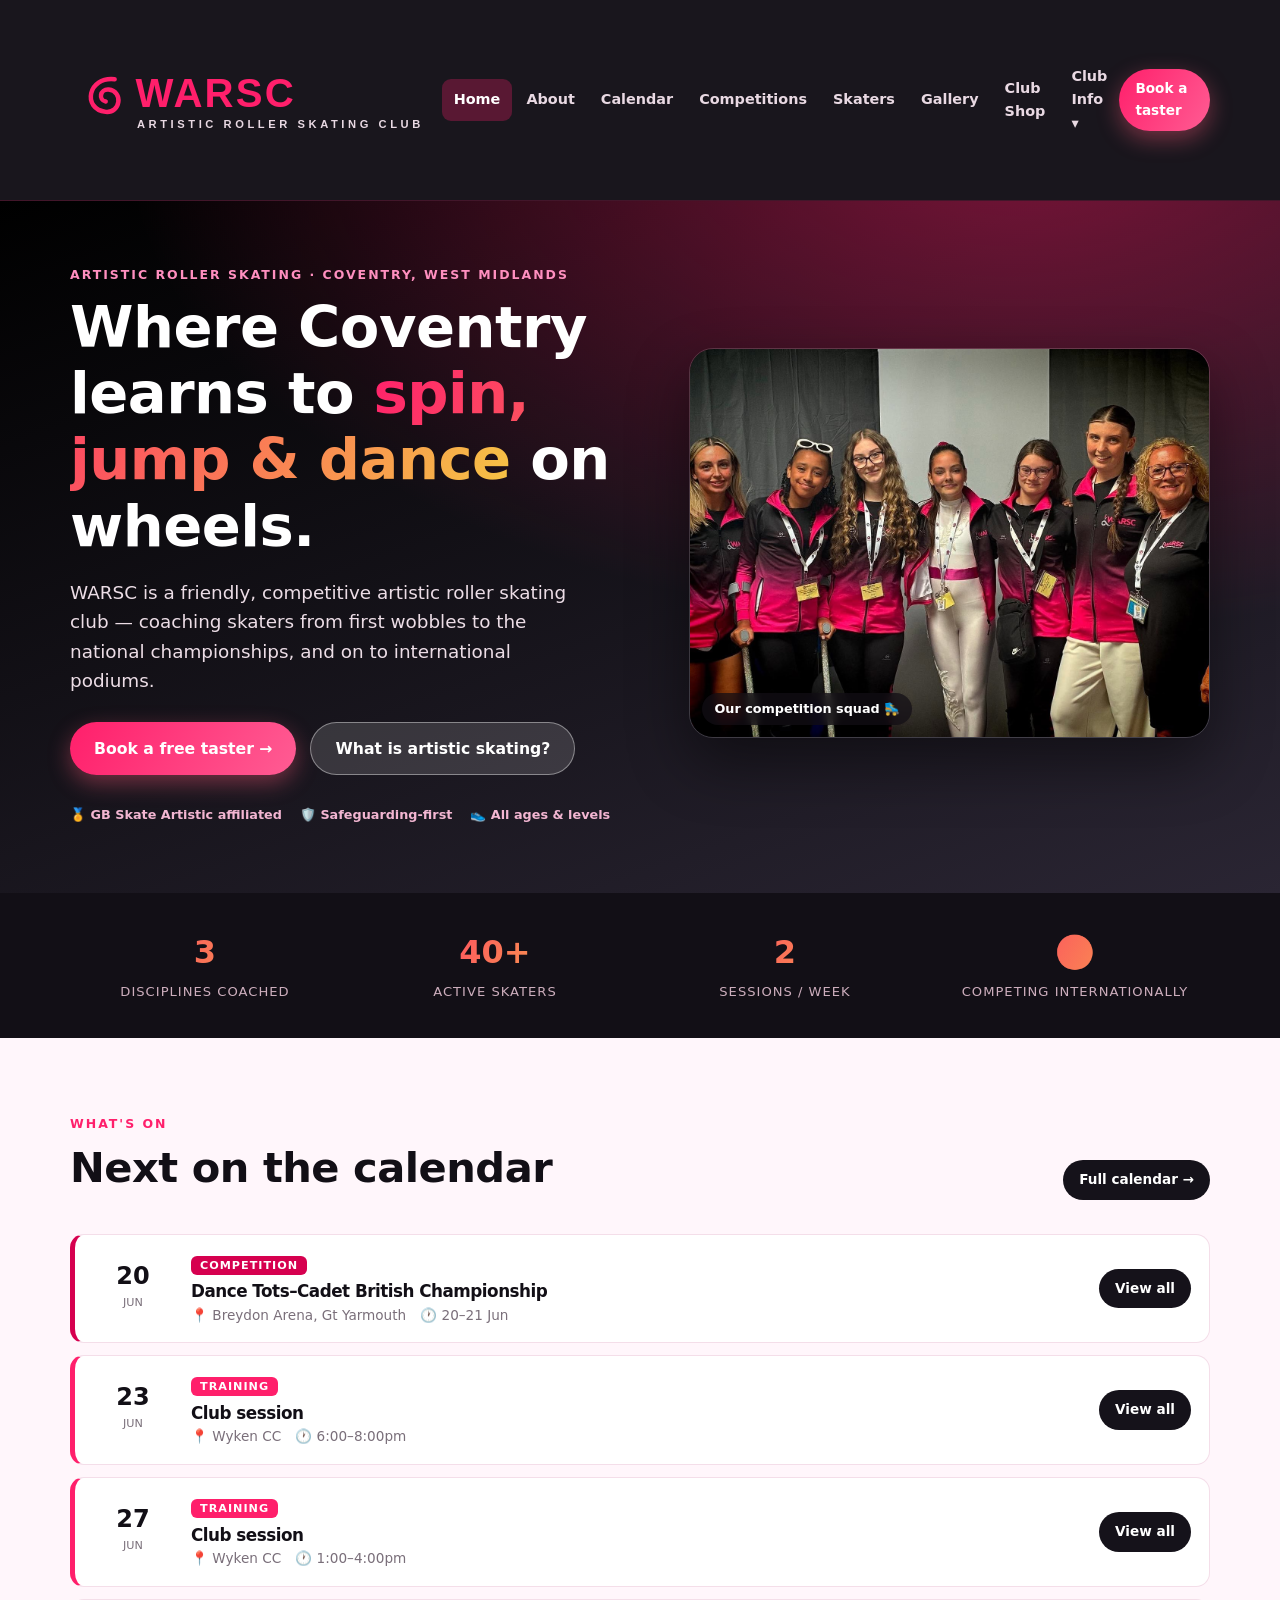
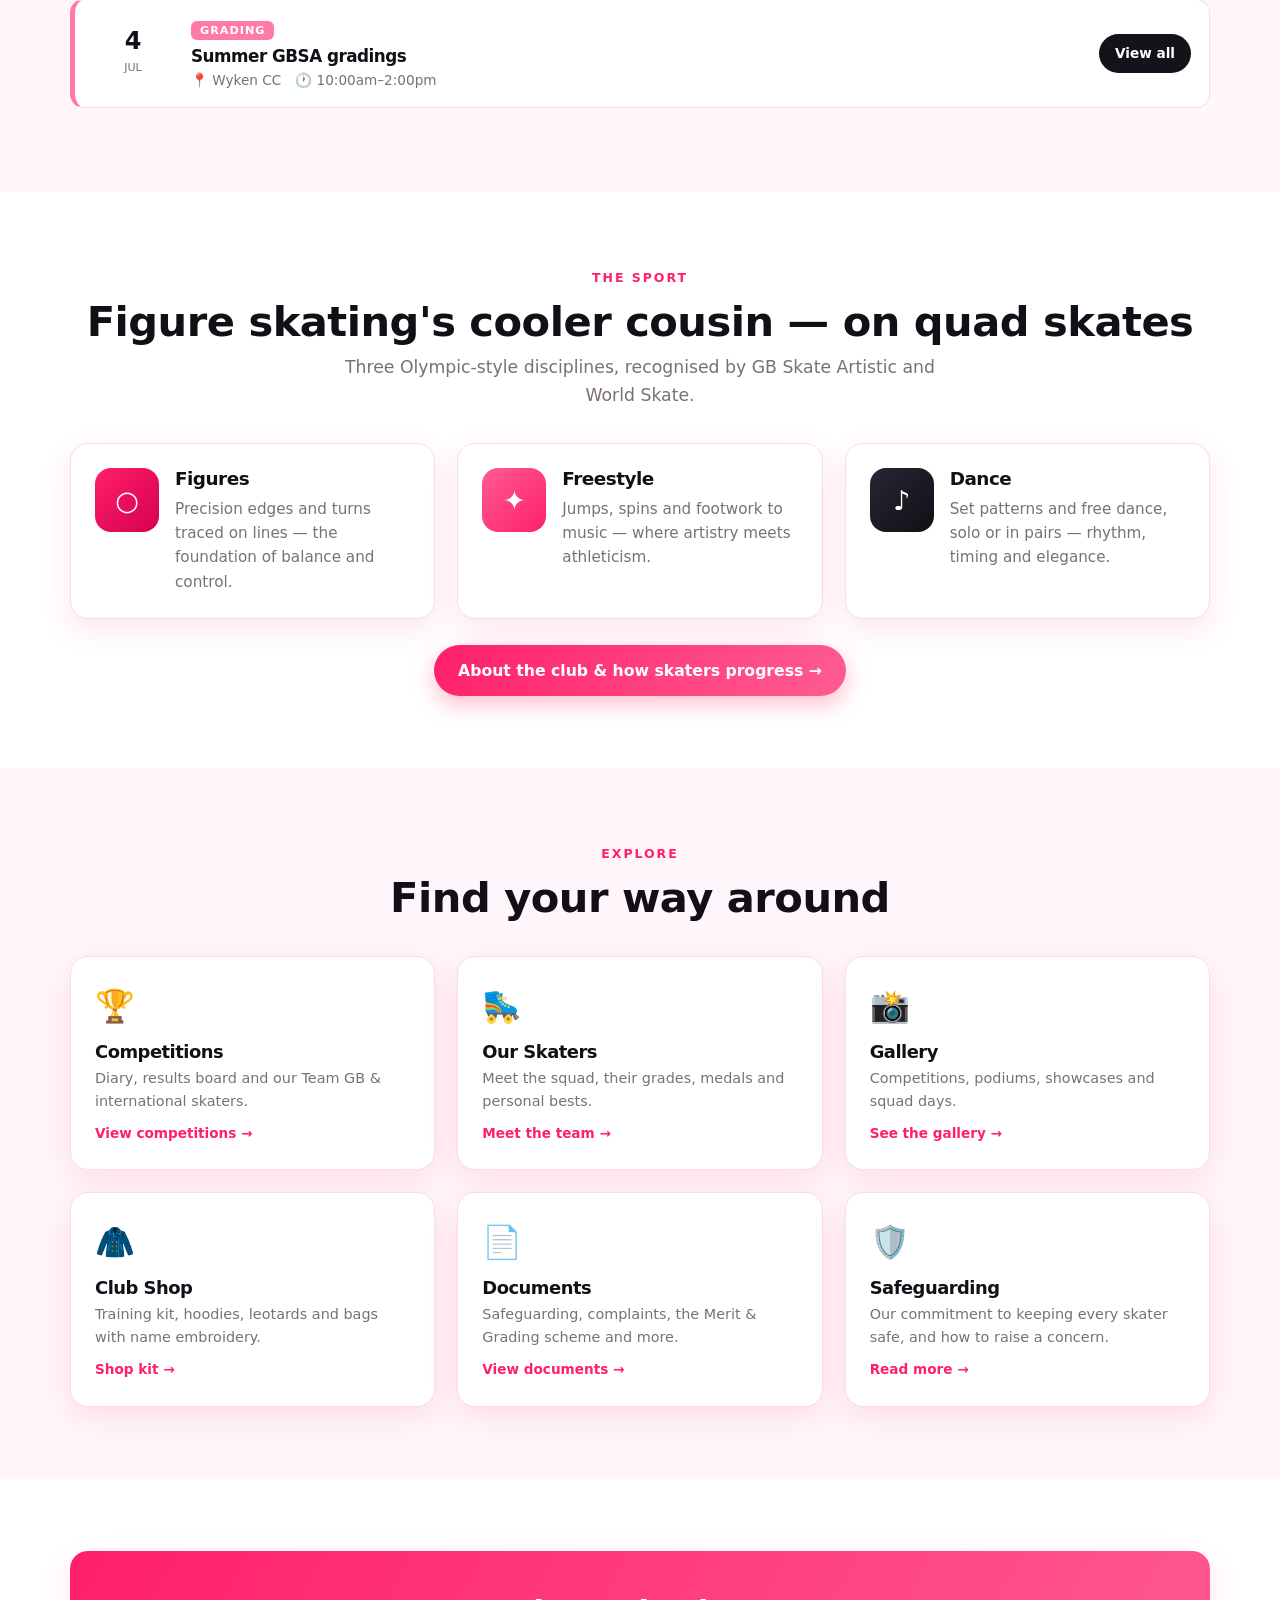
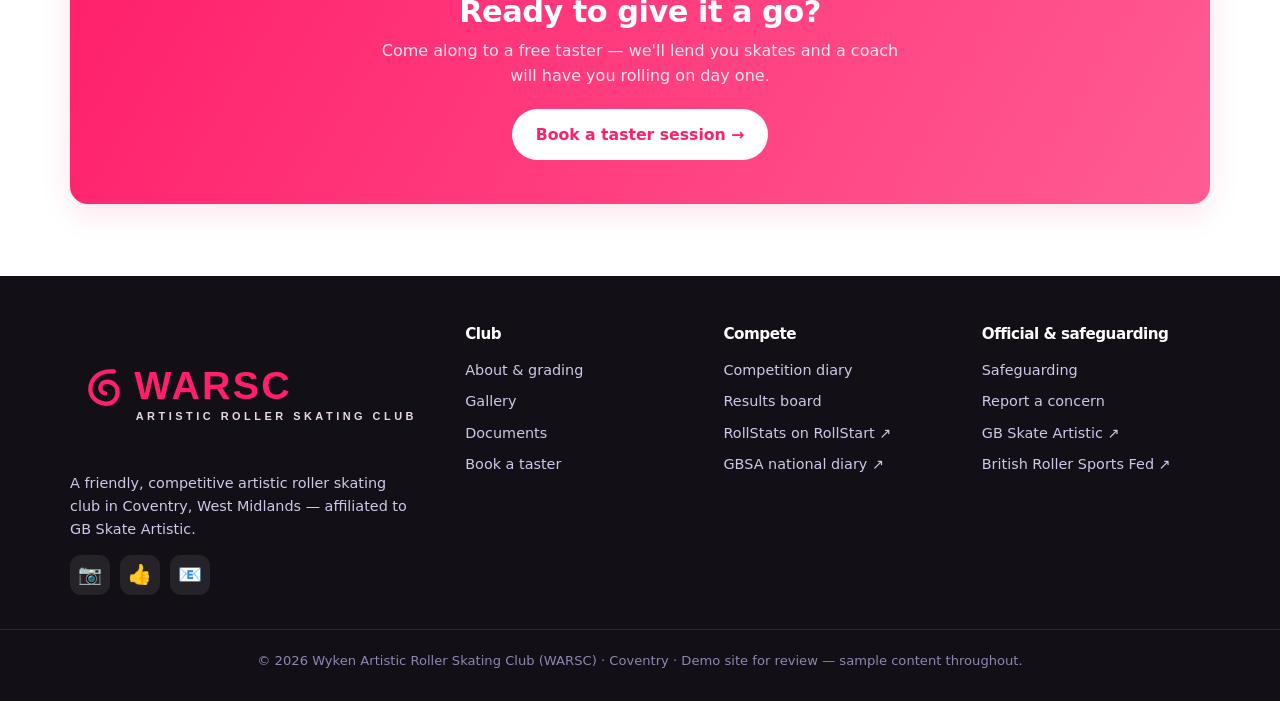
==== commit 8250d815: "Add members-only kit area, planned-events tab, larger header, fictitious names, public skating times" ====
--- a/index.html
+++ b/index.html
@@ -41,7 +41,7 @@
     <div><b>3</b><span>Disciplines coached</span></div>
     <div><b>40+</b><span>Active skaters</span></div>
     <div><b>2</b><span>Sessions / week</span></div>
-    <div><b>🇭🇷</b><span>Competing internationally</span></div>
+    <div><b>🌍</b><span>Competing internationally</span></div>
   </div>
 </section>
 
--- a/styles.css
+++ b/styles.css
@@ -3,7 +3,7 @@
   --indigo:#15121a; --indigo-2:#2a2533; --coral:#ff1f6b; --coral-2:#ff5c93;
   --teal:#ff8fbf; --gold:#f6c544; --ink:#120f16; --muted:#7a6f7a;
   --bg:#fff6fb; --card:#ffffff; --line:#f4dee9; --shadow:0 10px 30px rgba(255,31,107,.12);
-  --radius:18px; --maxw:1180px;
+  --radius:18px; --maxw:1180px; --navh:200px;
 }
 *{box-sizing:border-box;margin:0;padding:0}
 html{scroll-behavior:smooth}
@@ -27,9 +27,9 @@
 
 /* NAV */
 header.nav{position:sticky;top:0;z-index:100;background:rgba(18,15,22,.97);backdrop-filter:blur(8px);border-bottom:1px solid rgba(255,31,107,.18)}
-.nav .wrap{display:flex;align-items:center;justify-content:space-between;height:68px}
+.nav .wrap{display:flex;align-items:center;justify-content:space-between;height:var(--navh)}
 .logo{display:flex;align-items:center;gap:11px;color:#fff;font-weight:900;font-size:1.05rem;letter-spacing:-.5px}
-.logo-img{height:42px;width:auto;display:block}
+.logo-img{height:calc(var(--navh) * 0.62);width:auto;display:block;max-height:150px}
 .logo .mark{width:38px;height:38px;border-radius:11px;background:linear-gradient(135deg,var(--coral),var(--teal));display:grid;place-items:center;font-size:1.2rem}
 .logo small{display:block;font-size:.62rem;font-weight:600;letter-spacing:2px;color:var(--coral);text-transform:uppercase}
 nav ul{display:flex;gap:2px;list-style:none;align-items:center}
@@ -44,7 +44,8 @@
 .nav-cta{display:flex;align-items:center;gap:12px}
 .burger{display:none;background:none;border:0;color:#fff;font-size:1.6rem;cursor:pointer}
 @media(max-width:980px){
-  nav{position:fixed;inset:68px 0 auto 0;background:var(--indigo);transform:translateY(-150%);transition:.3s;padding:14px 0;max-height:calc(100vh - 68px);overflow:auto}
+  :root{--navh:96px}
+  nav{position:fixed;inset:var(--navh) 0 auto 0;background:var(--indigo);transform:translateY(-150%);transition:.3s;padding:14px 0;max-height:calc(100vh - var(--navh));overflow:auto}
   nav.open{transform:translateY(0)}
   nav ul{flex-direction:column;align-items:stretch;padding:0 20px;gap:2px}
   nav a{padding:13px 14px}
